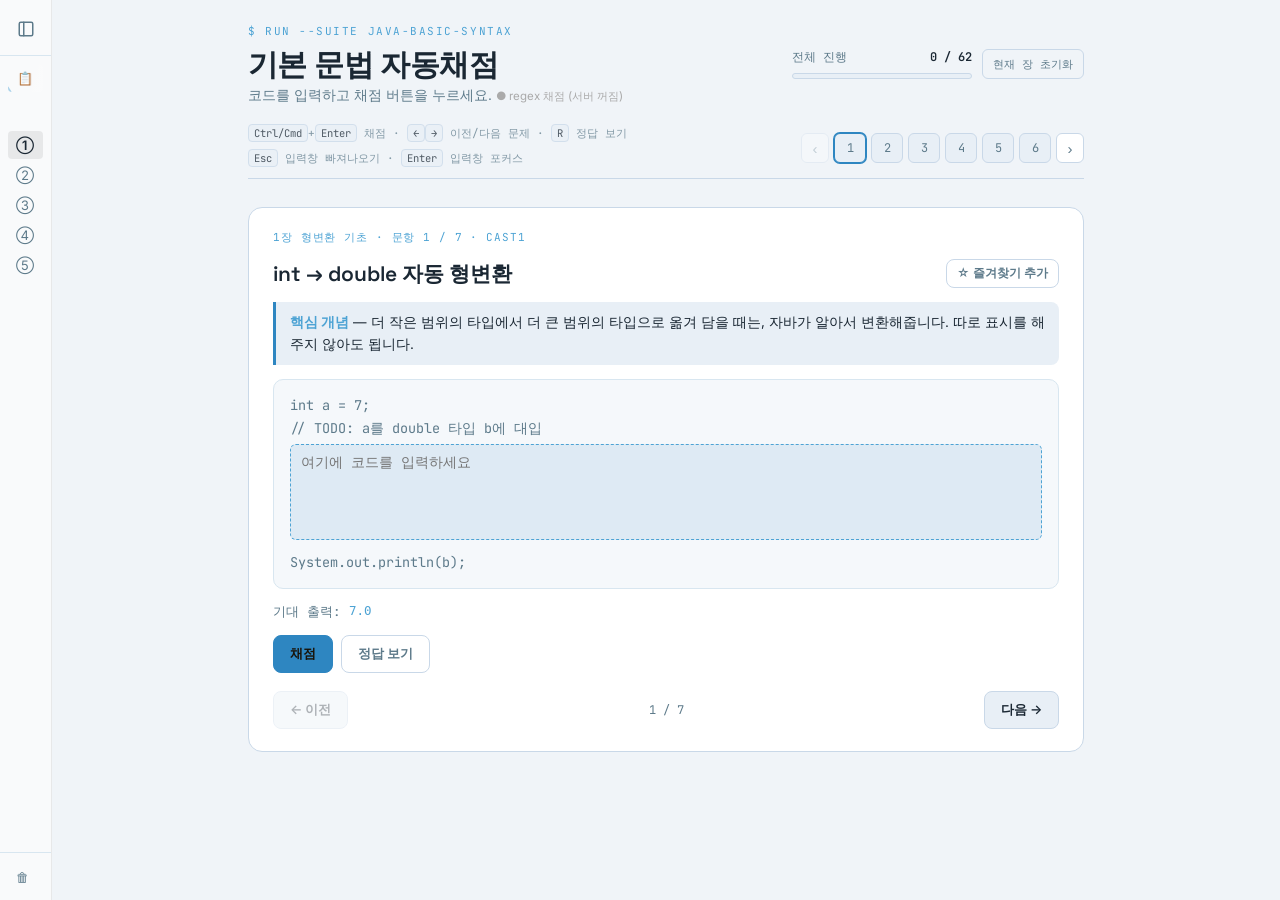
==== index.html @ f0478d16 "refactor: CSS/JS 분리, console.log 제거, 시작 순서 수정 - style.css, app.js 파일로 분리하여 index.html 61줄로 축소 - upda" ====
<!doctype html>
<html lang="ko">
  <head>
    <meta charset="UTF-8" />
    <meta name="viewport" content="width=device-width, initial-scale=1.0" />
    <title>Java 문법 채점기</title>
    <link rel="preconnect" href="https://fonts.googleapis.com" />
    <link rel="preconnect" href="https://fonts.gstatic.com" crossorigin />
    <link
      href="https://fonts.googleapis.com/css2?family=Space+Grotesk:wght@500;600;700&family=Inter:wght@400;500;600&family=JetBrains+Mono:wght@400;500;600&family=Roboto+Mono:wght@400;500&display=swap"
      rel="stylesheet"
    />
    <link rel="stylesheet" href="style.css" />
    <script src="ch1-basic-syntax/items/levels.js"></script>
    <script src="ch1-basic-syntax/items/questions.js"></script>
    <script src="ch2-oop/items/levels.js"></script>
    <script src="ch2-oop/items/questions.js"></script>
    <script src="ch3-collections/items/levels.js"></script>
    <script src="ch3-collections/items/questions.js"></script>
    <script src="ch4-data-structures/items/levels.js"></script>
    <script src="ch4-data-structures/items/questions.js"></script>
    <script src="ch5-lambda-stream-io/items/levels.js"></script>
    <script src="ch5-lambda-stream-io/items/questions.js"></script>
  </head>
  <body>
    <div id="page-wrap">
      <div id="lv-tooltip"></div>
      <nav id="sidebar">
        <div id="sidebar-header">
          <button id="sidebar-pin" title="사이드바 고정/해제">
            <svg width="18" height="18" viewBox="0 0 24 24" fill="none" stroke="currentColor" stroke-width="2" stroke-linecap="round" stroke-linejoin="round">
              <rect x="3" y="3" width="18" height="18" rx="2"/>
              <line x1="9" y1="3" x2="9" y2="21"/>
            </svg>
          </button>
          <div class="sidebar-brand-wrap">
            <div class="sidebar-brand">Java 문법 채점기</div>
            <div class="sidebar-sub">$ java --curriculum</div>
          </div>
        </div>
        <div id="sidebar-overview">
          <button class="ch-btn" data-ch="0"><span class="ch-icon">📋</span><span class="ch-text">전체 개요<span class="ov-pct"></span></span></button>
        </div>
        <div class="sidebar-divider"></div>
        <div id="sidebar-section-label">챕터</div>
        <div id="chapter-nav">
          <button class="ch-btn ch-active" data-ch="1"><span class="ch-icon">①</span><span class="ch-text">기본 문법</span></button>
          <button class="ch-btn" data-ch="2"><span class="ch-icon">②</span><span class="ch-text">OOP 기초</span></button>
          <button class="ch-btn" data-ch="3"><span class="ch-icon">③</span><span class="ch-text">컬렉션</span></button>
          <button class="ch-btn" data-ch="4"><span class="ch-icon">④</span><span class="ch-text">자료구조 응용</span></button>
          <button class="ch-btn" data-ch="5"><span class="ch-icon">⑤</span><span class="ch-text">람다·Stream·IO</span></button>
        </div>
        <div id="level-nav"></div>
        <div id="sidebar-footer">
          <button class="ch-reset-btn" data-action="reset-all"><span class="ch-icon">🗑</span><span class="ch-text">전체 초기화</span></button>
        </div>
      </nav>
      <div id="main-wrap">
        <div id="app"><div class="loading">진행 상황 불러오는 중...</div></div>
      </div>
    </div>
    <script src="app.js"></script>
  </body>
</html>
---- style.css ----
:root {
  --bg: #f0f4f8;
  --surface: #ffffff;
  --surface2: #e8eff6;
  --code-bg: #f5f8fb;
  --border: #c9d8e8;
  --border-soft: #d8e6f0;
  --accent-hard: #89097e;
  --accent: #2e86c1;
  --accent-soft: #4da3d4;
  --success: #1a8a56;
  --fail: #c0392b;
  --text: #1a2733;
  --muted: #5d7a8a;
  --mono: "JetBrains Mono", ui-monospace, SFMono-Regular, monospace;
  --display: "Space Grotesk", sans-serif;
  --body: "Inter", sans-serif;
}
* {
  box-sizing: border-box;
}
html,
body {
  margin: 0;
  padding: 0;
  overflow-x: hidden;
}
body {
  background: var(--bg);
  color: var(--text);
  font-family: var(--body);
  min-height: 100vh;
}

/* ---------- page layout ---------- */
#page-wrap {
  min-height: 100vh;
}
#sidebar {
  position: fixed;
  left: 0; top: 0;
  height: 100vh;
  width: 52px;
  z-index: 200;
  background: #f9fafb;
  border-right: 1px solid rgba(0,0,0,0.07);
  display: flex;
  flex-direction: column;
  overflow-x: hidden;
  overflow-y: auto;
  scrollbar-width: none;
  transition: width 0.22s ease, box-shadow 0.22s ease;
}
#sidebar::-webkit-scrollbar { display: none; }
#sidebar:hover {
  width: 216px;
  box-shadow: 4px 0 20px rgba(0,0,0,0.1);
}
#sidebar.pinned {
  width: 216px;
  box-shadow: none;
}
#sidebar-header {
  padding: 12px 10px 10px;
  border-bottom: 1px solid var(--border-soft);
  flex-shrink: 0;
  display: flex;
  align-items: center;
  gap: 8px;
  min-height: 52px;
}
.sidebar-brand-wrap {
  flex: 1;
  min-width: 0;
  overflow: hidden;
  white-space: nowrap;
}
.sidebar-brand {
  font-family: var(--display);
  font-weight: 700;
  font-size: 14px;
  color: var(--text);
  line-height: 1.3;
  white-space: nowrap;
}
.sidebar-sub {
  font-family: var(--mono);
  font-size: 10px;
  color: var(--muted);
  margin-top: 2px;
  white-space: nowrap;
}
#sidebar-pin {
  flex-shrink: 0;
  width: 32px;
  height: 32px;
  border-radius: 6px;
  border: none;
  background: transparent;
  color: var(--muted);
  cursor: pointer;
  display: flex;
  align-items: center;
  justify-content: center;
  transition: background 0.1s, color 0.1s;
}
#sidebar-pin:hover { background: rgba(0,0,0,0.06); color: var(--text); }
#sidebar.pinned #sidebar-pin {
  background: rgba(46,134,193,0.12);
  color: var(--accent);
}

/* overview 전용 섹션 */
#sidebar-overview {
  padding: 8px 8px 6px;
  flex-shrink: 0;
}
.sidebar-divider {
  height: 1px;
  background: var(--border);
  margin: 0 8px;
  flex-shrink: 0;
}
#sidebar-section-label {
  font-family: var(--mono);
  font-size: 10px;
  letter-spacing: 0.1em;
  text-transform: uppercase;
  color: var(--muted);
  padding: 8px 14px 4px;
  flex-shrink: 0;
  white-space: nowrap;
}
#sidebar-levels-label {
  font-family: var(--mono);
  font-size: 10px;
  letter-spacing: 0.1em;
  text-transform: uppercase;
  color: var(--muted);
  padding: 8px 14px 4px;
  border-top: 1px solid var(--border-soft);
  flex-shrink: 0;
  white-space: nowrap;
}
#sidebar-footer {
  margin-top: auto;
  padding: 10px 8px;
  border-top: 1px solid var(--border-soft);
  flex-shrink: 0;
}
#main-wrap {
  margin-left: 52px;
  min-height: 100vh;
  transition: margin-left 0.22s ease;
}
#sidebar.pinned ~ #main-wrap {
  margin-left: 216px;
}

/* ch-icon: 항상 보이는 아이콘 */
.ch-icon {
  flex-shrink: 0;
  font-size: 13px;
  width: 18px;
  text-align: center;
  display: inline-block;
}
.ch-text {
  flex: 1;
  overflow: hidden;
  white-space: nowrap;
}

/* 아코디언: level-nav가 chapter-nav 안에 들어갔을 때 기본 숨김 */
#chapter-nav #level-nav {
  display: none;
}
#sidebar:hover #chapter-nav #level-nav,
#sidebar.pinned #chapter-nav #level-nav {
  display: flex;
  flex-direction: column;
  padding: 2px 4px 4px 22px;
  border-left: 2px solid rgba(0,0,0,0.06);
  margin-left: 12px;
  margin-bottom: 2px;
}

/* 좁은 상태(hover/pin 아닐 때) 텍스트·레이블 숨김 */
#sidebar-section-label,
.sidebar-divider,
.ch-text {
  visibility: hidden;
  transition: visibility 0s 0.1s;
}
#sidebar:hover #sidebar-section-label,
#sidebar:hover .sidebar-divider,
#sidebar:hover .ch-text,
#sidebar.pinned #sidebar-section-label,
#sidebar.pinned .sidebar-divider,
#sidebar.pinned .ch-text {
  visibility: visible;
  transition: visibility 0s 0.08s;
}

/* ---------- chapter nav ---------- */
#chapter-nav {
  display: flex;
  flex-direction: column;
  gap: 0;
  padding: 4px 8px;
  flex-shrink: 0;
}
.ch-reset-btn {
  width: 100%;
  font-family: var(--body);
  font-size: 12px;
  color: var(--muted);
  background: transparent;
  border: none;
  border-radius: 4px;
  padding: 5px 8px;
  cursor: pointer;
  transition: background 0.1s, color 0.1s;
  white-space: nowrap;
  text-align: center;
  display: flex;
  align-items: center;
  justify-content: center;
  gap: 6px;
}
.ch-reset-btn:hover { background: rgba(192,57,43,0.07); color: var(--fail); }
.lv-reset-btn {
  width: 100%;
  font-family: var(--body);
  font-size: 12px;
  color: var(--muted);
  background: transparent;
  border: none;
  border-radius: 4px;
  padding: 5px 8px;
  cursor: pointer;
  transition: background 0.1s, color 0.1s;
  white-space: nowrap;
  text-align: left;
}
.lv-reset-btn:hover { background: rgba(192,57,43,0.07); color: var(--fail); }
.ch-btn {
  font-family: var(--body);
  font-size: 13px;
  font-weight: 400;
  background: transparent;
  border: none;
  border-radius: 4px;
  color: var(--muted);
  padding: 5px 8px;
  cursor: pointer;
  width: 100%;
  text-align: left;
  display: flex;
  align-items: center;
  gap: 6px;
  margin-bottom: 2px;
  transition: background 0.1s, color 0.1s;
  white-space: nowrap;
}
.ch-btn:hover {
  background: rgba(0,0,0,0.05);
  color: var(--text);
}
.ch-btn.ch-active {
  background: rgba(0,0,0,0.07);
  color: var(--text);
  font-weight: 600;
}
.ch-btn.ch-done {
  color: #2471a3;
}
.ch-btn.ch-done.ch-active {
  background: rgba(46,134,193,0.1);
  color: #1a4a6b;
  font-weight: 600;
}
/* 전체 개요 버튼: 활성 상태 */
.ch-btn[data-ch="0"].ch-active {
  background: rgba(46,134,193,0.08);
  color: var(--accent);
  font-weight: 600;
}
/* 전체 개요 버튼 liquid fill wave */
.ch-btn[data-ch="0"] {
  position: relative;
  overflow: hidden;
  flex-shrink: 0;
}
.ch-btn[data-ch="0"] .ch-icon,
.ch-btn[data-ch="0"] .ch-text {
  position: relative;
  z-index: 2;
  white-space: nowrap;
}
.ch-btn[data-ch="0"] .ov-pct {
  font-size: 10px;
  font-weight: 700;
  opacity: 0.8;
  letter-spacing: 0;
  color: var(--accent);
}
/* SVG가 fill+wave를 담당 — shimmer만 ::before로 오버레이 */
.ch-btn[data-ch="0"] .ov-wave-svg {
  position: absolute;
  top: 0; left: 0;
  width: 100%; height: 100%;
  pointer-events: none;
  z-index: 0;
}
.ch-btn[data-ch="0"]::before {
  content: '';
  position: absolute;
  top: 0; left: 0;
  width: 100%; height: 100%;
  background: linear-gradient(105deg, transparent 30%, rgba(255,255,255,0.18) 50%, transparent 70%);
  background-size: 200% 100%;
  z-index: 1;
  pointer-events: none;
  animation: shimmer 2.4s linear infinite;
}
@keyframes shimmer {
  from { background-position: -100% 0; }
  to   { background-position:  100% 0; }
}

#app {
  max-width: 900px;
  margin: 0 auto;
  padding: 0 32px 60px;
}
#app > .topbar + * { margin-top: 28px; }

/* ---------- topbar ---------- */
.topbar {
  display: flex;
  flex-direction: column;
  padding: 24px 0 0;
}
.topbar-main {
  display: flex;
  justify-content: space-between;
  align-items: flex-start;
  gap: 16px;
  margin-bottom: 10px;
}
.topbar-left { display: flex; flex-direction: column; gap: 0; flex: 1; min-width: 0; }
.top-stats-box {
  display: flex;
  flex-direction: row;
  align-items: center;
  gap: 10px;
  flex-shrink: 0;
  padding-top: 25px;
}
.top-stats-box .progress-wrap { min-width: 180px; }
.topbar-bottom {
  display: flex;
  align-items: center;
  justify-content: space-between;
  gap: 16px;
  padding: 8px 0 12px;
  border-bottom: 1px solid var(--border);
}
.top-qnav {
  display: flex;
  align-items: center;
  flex-shrink: 0;
}
.q-nav {
  display: flex;
  align-items: center;
  gap: 5px;
  flex-shrink: 0;
}
.q-nav-arrow {
  width: 28px; height: 30px;
  border-radius: 6px;
  border: 1px solid var(--border);
  background: var(--surface);
  color: var(--muted);
  font-size: 15px;
  cursor: pointer;
  display: flex; align-items: center; justify-content: center;
  transition: 0.12s;
  line-height: 1;
  padding: 0;
  flex-shrink: 0;
}
.q-nav-arrow:hover:not(:disabled) { background: var(--surface2); color: var(--text); }
.q-nav-arrow:disabled { opacity: 0.3; cursor: default; }
/* fixed width: 6 × 32px + 5 × 5px gap = 217px */
.q-nav-dots { display: flex; gap: 5px; width: 217px; flex-shrink: 0; }
.brand-eyebrow {
  font-family: var(--mono);
  font-size: 11px;
  letter-spacing: 0.14em;
  color: var(--accent-soft);
  text-transform: uppercase;
  margin-bottom: 10px;
}
.brand-title {
  font-family: var(--display);
  font-weight: 700;
  font-size: 30px;
  letter-spacing: -0.02em;
  margin: 0 0 6px;
  line-height: 1.1;
}
.brand-sub {
  color: var(--muted);
  font-size: 13.5px;
  margin-bottom: 3px;
}
.top-qnav {
  display: flex;
  align-items: center;
  flex-shrink: 0;
  padding-top: 4px;
}
.progress-wrap {
  min-width: 240px;
}
.progress-label {
  display: flex;
  justify-content: space-between;
  font-family: var(--mono);
  font-size: 12px;
  color: var(--muted);
  margin-bottom: 7px;
}
.progress-label b {
  color: var(--text);
  font-weight: 600;
}
.progress-track {
  height: 6px;
  border-radius: 99px;
  background: var(--surface2);
  border: 1px solid var(--border);
  overflow: hidden;
}
.progress-fill {
  height: 100%;
  background: linear-gradient(90deg, var(--accent), var(--accent-soft));
  transition: width 0.3s ease;
}
.reset-btn {
  font-family: var(--mono);
  font-size: 11px;
  color: var(--muted);
  background: transparent;
  border: 1px solid var(--border);
  border-radius: 6px;
  padding: 0 10px;
  height: 30px;
  cursor: pointer;
  transition: 0.15s;
  white-space: nowrap;
  display: flex;
  align-items: center;
}
.reset-btn:hover {
  border-color: var(--fail);
  color: var(--fail);
}

/* ---------- level nav ---------- */
#level-nav {
  display: flex;
  flex-direction: column;
  gap: 2px;
  padding: 4px 8px;
  flex-shrink: 0;
  overflow: hidden;
  max-height: 600px;
  transition: max-height 0.45s ease-in-out, opacity 0.45s ease-in-out, padding 0.45s ease-in-out;
  opacity: 1;
}
#level-nav.lnav-collapsed {
  max-height: 0;
  opacity: 0;
  padding-top: 0;
  padding-bottom: 0;
}
#level-nav.lnav-no-transition {
  transition: none !important;
}
.lv-btn {
  font-family: var(--body);
  font-size: 12px;
  font-weight: 400;
  background: transparent;
  border: none;
  border-radius: 4px;
  color: var(--muted);
  padding: 5px 8px;
  cursor: pointer;
  white-space: nowrap;
  overflow: hidden;
  text-overflow: ellipsis;
  transition: background 0.1s, color 0.1s;
  width: 100%;
  text-align: left;
}
.lv-btn:hover {
  background: rgba(0,0,0,0.05);
  color: var(--text);
}
.lv-btn.lv-active {
  background: rgba(0,0,0,0.07);
  color: var(--text);
  font-weight: 600;
}
.lv-btn.lv-done {
  background: rgba(26,138,86,0.08);
  color: var(--text);
}
.lv-btn.lv-done.lv-active {
  background: rgba(26,138,86,0.14);
  color: var(--text);
  font-weight: 600;
}
.lv-btn.lv-special {
  color: var(--muted);
}
.lv-btn.lv-special.lv-on {
  background: rgba(46,134,193,0.08);
  color: var(--accent);
  font-weight: 600;
}
.lv-sep {
  height: 1px;
  width: 100%;
  background: var(--border);
  margin: 4px 0;
}

/* ---------- layout ---------- */
.layout {
  display: flex;
  flex-direction: column;
  gap: 18px;
}
.dot-grid-wrap {
  background: var(--surface);
  border: 1px solid var(--border);
  border-radius: 10px;
  padding: 10px;
}

.dot-grid {
  display: grid;
  grid-template-columns: repeat(auto-fill, minmax(34px, 1fr));
  gap: 6px;
}
.dot {
  width: 32px; height: 30px;
  border-radius: 6px;
  border: 1px solid var(--border);
  background: var(--surface2);
  display: flex;
  align-items: center;
  justify-content: center;
  font-family: var(--mono);
  font-size: 12px;
  color: var(--muted);
  cursor: pointer;
  transition: 0.15s;
  flex-shrink: 0;
}
.dot:hover {
  border-color: var(--accent-soft);
}
.dot.current {
  border-color: var(--accent);
  box-shadow: 0 0 0 1px var(--accent);
}
.dot.pass {
  background: rgba(111, 217, 160, 0.14);
  border-color: var(--success);
  color: var(--text);
}
.dot.fail {
  background: rgba(226, 96, 79, 0.14);
  border-color: var(--fail);
  color: var(--fail);
}
.dot.bookmarked {
  outline: 2px solid var(--accent-soft);
  outline-offset: 1px;
}
.dot.dot-empty {
  border-color: transparent;
  background: transparent;
  pointer-events: none;
  cursor: default;
}

.kbd-hint {
  font-family: var(--mono);
  font-size: 11px;
  color: var(--muted);
  opacity: 0.75;
  flex: 1;
  min-width: 0;
  display: flex;
  flex-direction: column;
  gap: 10px;
}
.kbd-hint kbd {
  background: var(--surface2);
  border: 1px solid var(--border);
  border-radius: 4px;
  padding: 1px 5px;
  font-family: var(--mono);
  font-size: 10.5px;
  color: var(--text);
}

/* ---------- question card ---------- */
.card {
  background: var(--surface);
  border: 1px solid var(--border);
  border-radius: 14px;
  padding: 22px 24px;
  display: flex;
  flex-direction: column;
  gap: 14px;
}
.card-eyebrow {
  font-family: var(--mono);
  font-size: 11px;
  color: var(--accent-soft);
  letter-spacing: 0.08em;
  text-transform: uppercase;
}
.card-title {
  font-family: var(--display);
  font-size: 21px;
  font-weight: 600;
  margin: 0;
}
.concept {
  background: var(--surface2);
  border-left: 3px solid var(--accent);
  border-radius: 0 8px 8px 0;
  padding: 10px 14px;
  font-size: 13.5px;
  line-height: 1.6;
  color: var(--text);
}
.concept b {
  color: var(--accent-soft);
}
.codebox {
  background: var(--code-bg);
  border: 1px solid var(--border-soft);
  border-radius: 10px;
  padding: 14px 16px;
  font-family: var(--mono);
  font-size: 13.5px;
  line-height: 1.7;
}
.cl {
  white-space: pre-wrap;
  color: var(--text);
}
.cl.muted {
  color: var(--muted);
}
.blank {
  width: 100%;
  resize: none;
  overflow: hidden;
  background: #deeaf4;
  border: 1px dashed var(--accent-soft);
  border-radius: 6px;
  color: var(--accent-hard);
  font-family: "Roboto Mono", var(--mono);
  font-size: 13.5px;
  padding: 8px 10px;
  margin: 4px 0;
  outline: none;
}
.blank:focus {
  border-style: solid;
  border-color: var(--accent);
}
.expected {
  font-family: var(--mono);
  font-size: 12.5px;
  color: var(--muted);
}
.expected code {
  color: var(--accent-soft);
  background: none;
  white-space: pre;
  display: inline-block;
  vertical-align: top;
}
.actions {
  display: flex;
  flex-wrap: wrap;
  gap: 8px;
  align-items: center;
}
.btn {
  font-family: var(--body);
  font-weight: 600;
  font-size: 13px;
  border-radius: 8px;
  padding: 9px 16px;
  cursor: pointer;
  border: 1px solid var(--border);
  transition: 0.15s;
}
.btn-grade {
  background: var(--accent);
  border-color: var(--accent);
  color: #191309;
}
.btn-grade:hover {
  background: var(--accent-soft);
}
.btn-ghost {
  background: transparent;
  color: var(--muted);
}
.btn-ghost:hover {
  color: var(--text);
  border-color: var(--accent-soft);
}
.btn-nav {
  background: var(--surface2);
  color: var(--text);
}
.btn-nav:hover {
  border-color: var(--accent-soft);
}
.btn-nav:disabled {
  opacity: 0.35;
  cursor: not-allowed;
}
.feedback {
  font-family: var(--mono);
  font-size: 13px;
  border-radius: 8px;
  padding: 9px 12px;
  display: none;
}
.feedback.show {
  display: block;
}
.feedback.pass {
  background: rgba(111, 217, 160, 0.12);
  color: var(--success);
  border: 1px solid rgba(111, 217, 160, 0.3);
}
.feedback.fail {
  background: rgba(226, 96, 79, 0.12);
  color: var(--fail);
  border: 1px solid rgba(226, 96, 79, 0.3);
}
.output-box {
  background: var(--surface2);
  border: 1px solid var(--border);
  border-radius: 8px;
  padding: 9px 12px;
  font-family: var(--mono);
  font-size: 13px;
}
.output-label {
  font-size: 11px;
  color: var(--accent-soft);
  text-transform: uppercase;
  letter-spacing: 0.08em;
  display: block;
  margin-bottom: 4px;
}
.output-val {
  margin: 0;
  color: var(--text);
  white-space: pre-wrap;
  word-break: break-all;
}
.answer-box {
  display: none;
  background: var(--surface2);
  border: 1px solid var(--border);
  border-radius: 10px;
  padding: 14px 16px;
}
.answer-box.show {
  display: block;
}
.answer-box .lbl {
  font-family: var(--mono);
  font-size: 11px;
  color: var(--accent-soft);
  margin-bottom: 8px;
  letter-spacing: 0.06em;
}
.answer-box .al {
  font-family: "Roboto Mono", var(--mono);
  font-size: 13.5px;
  color: var(--text);
  white-space: pre-wrap;
}
.answer-box .note {
  margin-top: 10px;
  font-size: 13px;
  color: var(--muted);
  line-height: 1.6;
}
.nav-row {
  display: flex;
  justify-content: space-between;
  align-items: center;
  margin-top: 4px;
}
.nav-row .pos {
  font-family: var(--mono);
  font-size: 12px;
  color: var(--muted);
}

/* ---------- terminal log ---------- */
.terminal {
  margin-top: 20px;
  background: var(--code-bg);
  border: 1px solid var(--border-soft);
  border-radius: 12px;
  overflow: hidden;
}
.terminal-head {
  display: flex;
  align-items: center;
  gap: 8px;
  padding: 9px 14px;
  background: var(--surface2);
  border-bottom: 1px solid var(--border-soft);
  font-family: var(--mono);
  font-size: 11.5px;
  color: var(--muted);
}
.terminal-dot {
  width: 8px;
  height: 8px;
  border-radius: 50%;
  background: var(--border);
}
.terminal-body {
  height: 150px;
  overflow-y: auto;
  padding: 12px 14px;
  font-family: var(--mono);
  font-size: 12.5px;
  line-height: 1.7;
  color: var(--muted);
}
.terminal-body .ln {
  white-space: pre-wrap;
}
.terminal-body .ln.pass {
  color: var(--success);
}
.terminal-body .ln.fail {
  color: var(--fail);
}
.terminal-body .ln.cmd {
  color: var(--accent-soft);
}
.cursor {
  display: inline-block;
  width: 7px;
  height: 13px;
  background: var(--accent-soft);
  animation: blink 1s steps(1) infinite;
  vertical-align: -2px;
}
@keyframes blink {
  50% {
    opacity: 0;
  }
}
.loading {
  padding: 60px 0;
  text-align: center;
  color: var(--muted);
  font-family: var(--mono);
  font-size: 13px;
}

/* ---------- overview wave bar ---------- */
.ov-wave-wrap {
  margin: 24px 0 28px;
}
.ov-wave-label {
  display: flex;
  justify-content: space-between;
  font-family: var(--mono);
  font-size: 12px;
  color: var(--muted);
  margin-bottom: 10px;
}
.ov-wave-label b { color: var(--text); font-weight: 600; }
.ov-wave-track {
  position: relative;
  height: 28px;
  border-radius: 99px;
  background: var(--surface2);
  border: 1px solid var(--border);
  overflow: hidden;
}
.ov-wave-fill {
  position: absolute;
  top: 0; left: 0;
  height: 100%;
  background: linear-gradient(90deg, var(--accent), var(--accent-soft));
  border-radius: 99px;
  transition: width 0.6s ease;
  overflow: hidden;
}
/* 물결: fill 위에 SVG 패턴을 clip처럼 씌움 */
.ov-wave-fill::after {
  content: '';
  position: absolute;
  right: -60px;
  top: -10px;
  width: 120px;
  height: 48px;
  background: var(--bg);
  border-radius: 40%;
  animation: wave 1.6s ease-in-out infinite;
}
@keyframes wave {
  0%   { transform: translateY(0)   rotate(0deg); }
  50%  { transform: translateY(-6px) rotate(180deg); }
  100% { transform: translateY(0)   rotate(360deg); }
}
.ov-wave-pct {
  position: absolute;
  right: 10px;
  top: 50%;
  transform: translateY(-50%);
  font-family: var(--mono);
  font-size: 11px;
  font-weight: 700;
  color: var(--text);
  mix-blend-mode: difference;
  pointer-events: none;
}

/* ---------- overview ---------- */
.ov-grid {
  display: grid;
  grid-template-columns: repeat(auto-fill, minmax(210px, 1fr));
  gap: 16px;
  margin-bottom: 24px;
}
.ov-card {
  background: var(--surface);
  border: 1px solid var(--border);
  border-radius: 14px;
  overflow: hidden;
  display: flex;
  flex-direction: column;
  cursor: pointer;
  transition:
    border-color 0.15s,
    transform 0.15s;
}
.ov-card:hover {
  border-color: var(--accent-soft);
  transform: translateY(-2px);
}
.ov-card-head {
  padding: 16px 18px 12px;
  display: flex;
  flex-direction: column;
  gap: 4px;
  border-bottom: 2px solid var(--border);
}
.ov-ch-label {
  font-family: var(--mono);
  font-size: 11px;
  font-weight: 700;
  letter-spacing: 0.1em;
}
.ov-ch-title {
  font-family: var(--display);
  font-size: 16px;
  font-weight: 600;
  color: var(--text);
}
.ov-ch-stats {
  font-family: var(--mono);
  font-size: 10.5px;
  color: var(--muted);
}
.ov-kw-list {
  list-style: none;
  margin: 0;
  padding: 12px 18px 10px;
  display: flex;
  flex-direction: column;
  gap: 6px;
  flex: 1;
}
.ov-kw-list li {
  font-size: 12.5px;
  color: var(--muted);
  padding-left: 12px;
  position: relative;
  line-height: 1.4;
}
.ov-kw-list li::before {
  content: "·";
  position: absolute;
  left: 2px;
  color: var(--accent);
}
.ov-card-footer {
  padding: 9px 18px;
  font-family: var(--mono);
  font-size: 11px;
  color: var(--muted);
  border-top: 1px solid var(--border-soft);
  text-align: right;
  transition: color 0.15s;
}
.ov-card:hover .ov-card-footer {
  color: var(--accent-soft);
}
.ov-flow {
  display: flex;
  align-items: center;
  flex-wrap: wrap;
  gap: 8px;
  padding: 14px 18px;
  background: var(--surface);
  border: 1px solid var(--border);
  border-radius: 12px;
  margin-bottom: 4px;
}
.ov-flow-item {
  font-family: var(--mono);
  font-size: 12px;
  color: var(--text);
  background: var(--surface2);
  border: 1px solid var(--border);
  border-radius: 8px;
  padding: 5px 12px;
  white-space: nowrap;
}
.ov-arrow {
  color: var(--accent);
  font-size: 14px;
  font-weight: 700;
}
.ov-notice {
  font-family: var(--mono);
  font-size: 11px;
  color: var(--muted);
  text-align: right;
  margin-top: 6px;
}

/* ========== 모바일 반응형 ========== */
@media (max-width: 700px) {
  #sidebar {
    width: 100%;
    height: auto;
    position: fixed;
    top: 0; left: 0;
    flex-direction: row;
    overflow-x: auto;
    overflow-y: hidden;
    border-right: none;
    border-bottom: 1px solid var(--border);
    box-shadow: none !important;
    z-index: 200;
  }
  #sidebar:hover { width: 100%; box-shadow: none !important; }
  #sidebar.pinned { width: 100%; }
  #sidebar-header { display: none; }
  #sidebar-overview { padding: 6px 4px; }
  #sidebar-section-label,
  #sidebar-levels-label { display: none; }
  #chapter-nav {
    flex-direction: row;
    flex-wrap: nowrap;
    overflow-x: auto;
    padding: 6px 4px;
    gap: 4px;
    scrollbar-width: none;
  }
  #chapter-nav::-webkit-scrollbar { display: none; }
  .ch-btn {
    width: auto;
    font-size: 11px;
    padding: 6px 8px;
    white-space: nowrap;
    flex-shrink: 0;
  }
  .ch-text { display: none; }
  .ch-reset-btn { display: none; }
  #sidebar-footer { display: none; }
  #level-nav {
    flex-direction: row;
    flex-wrap: nowrap;
    overflow-x: auto;
    padding: 6px 4px;
    gap: 4px;
    scrollbar-width: none;
    border-top: none;
    border-left: 1px solid var(--border-soft);
  }
  #level-nav::-webkit-scrollbar { display: none; }
  .lv-btn {
    width: auto;
    font-size: 11px;
    padding: 5px 10px;
    flex-shrink: 0;
  }
  .lv-reset-btn { display: none; }
  .lv-sep { display: none; }
  .sidebar-divider { display: none; }
  #main-wrap {
    margin-left: 0;
    margin-top: 52px;
  }
  #sidebar.pinned ~ #main-wrap {
    margin-left: 0;
    margin-top: 52px;
  }

  #app {
    padding: 14px 12px 80px;
  }

  .topbar {
    flex-direction: column;
    align-items: flex-start;
    gap: 12px;
    margin-bottom: 14px;
  }
  .brand-title {
    font-size: 20px;
  }
  .brand-sub {
    font-size: 12px;
  }
  .top-stats {
    width: 100%;
  }
  .progress-wrap {
    min-width: 0;
    width: 100%;
  }
  .reset-btn {
    font-size: 11px;
    padding: 6px 10px;
  }

  .dot-grid {
    gap: 4px;
  }
  .dot-grid-wrap {
    padding: 8px;
  }
  .dot {
    font-size: 8px;
    min-height: 28px;
  }

  .kbd-hint {
    display: none;
  }

  .card {
    padding: 14px 14px;
    gap: 12px;
    border-radius: 12px;
  }
  .card-title {
    font-size: 17px;
  }
  .concept {
    font-size: 13px;
    padding: 9px 12px;
  }

  .codebox {
    padding: 10px 12px;
    font-size: 12.5px;
    overflow-x: auto;
  }
  .blank {
    font-size: 12.5px;
    padding: 8px 10px;
  }

  .btn {
    font-size: 13px;
    padding: 10px 14px;
  }
  .actions {
    gap: 6px;
  }
  .btn-grade,
  .btn-ghost {
    width: 100%;
  }

  .nav-row {
    gap: 8px;
  }
  .btn-nav {
    flex: 1;
    text-align: center;
    font-size: 13px;
    padding: 10px 8px;
  }

  .answer-box {
    padding: 12px;
  }
  .answer-box .al {
    font-size: 12.5px;
  }

  .terminal {
    margin-top: 14px;
  }
  .terminal-body {
    height: 120px;
    font-size: 12px;
  }
}
#lv-tooltip {
  position: fixed;
  background: rgba(255,255,255,0.08);
  backdrop-filter: blur(40px) saturate(1.8) brightness(1.1);
  -webkit-backdrop-filter: blur(40px) saturate(1.8) brightness(1.1);
  border: 1px solid rgba(255,255,255,0.22);
  border-top-color: rgba(255,255,255,0.55);
  color: var(--text);
  font-family: var(--body);
  font-size: 12px;
  font-weight: 500;
  padding: 5px 12px;
  border-radius: 10px;
  white-space: nowrap;
  pointer-events: none;
  opacity: 0;
  transform-origin: center center;
  transform: translateX(-50%) scaleX(0.72) scaleY(0.82);
  transition: opacity 0.18s ease, transform 0.18s cubic-bezier(0.34,1.4,0.64,1);
  z-index: 9999;
  box-shadow: 0 8px 32px rgba(0,0,0,0.10), 0 1px 0 rgba(255,255,255,0.6) inset;
}
#lv-tooltip.visible {
  opacity: 1;
  transform: translateX(-50%) scaleX(1) scaleY(1);
}
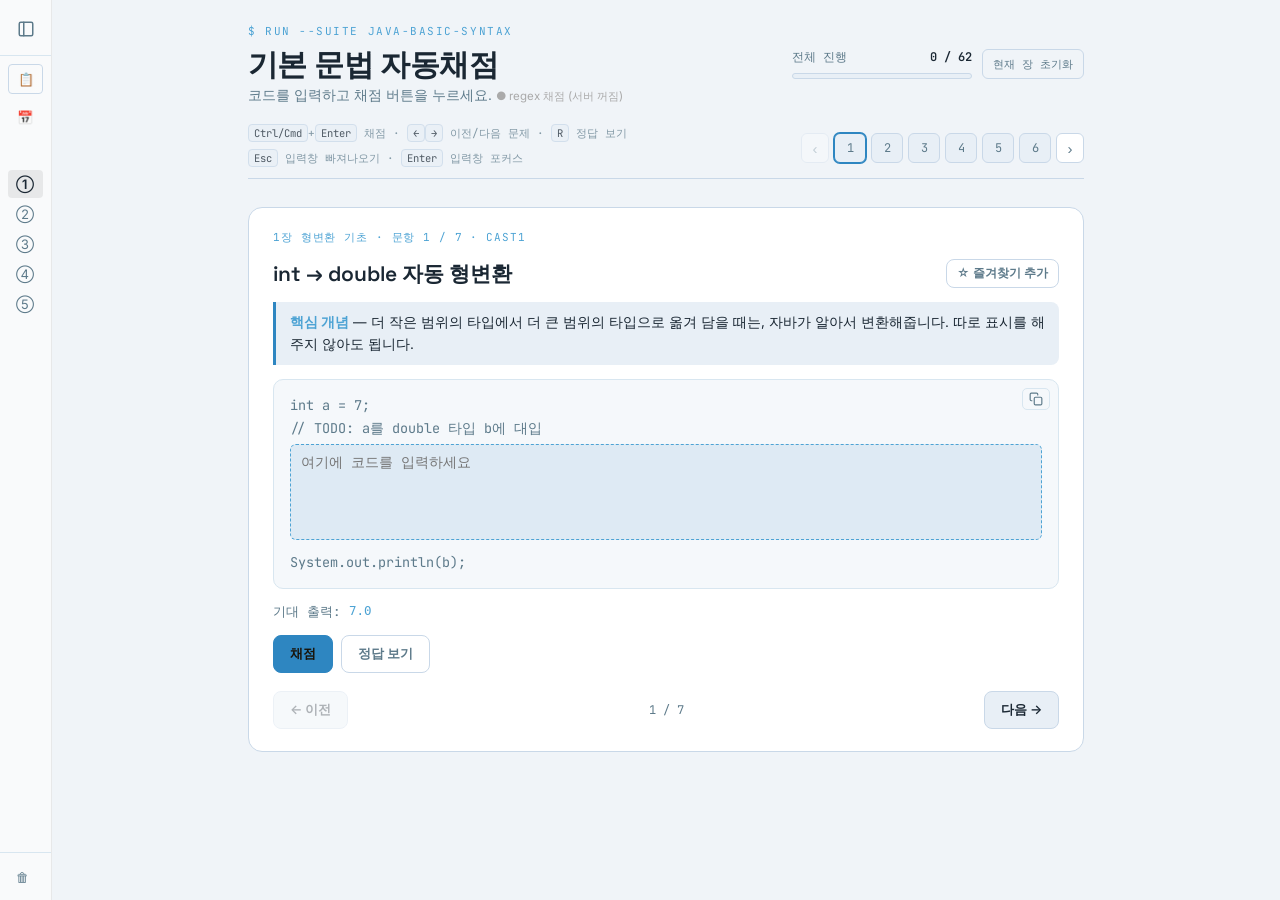
==== commit a6fc6774: "feat: 데일리 문제 모드 추가 (SRS 기반) - 사이드바에 📅 데일리 문제 버튼 추가 (전체 개요 아래) - 매일 5챕터 라운드로빈 + 셔플로 10문제 자동 선택 - 스페이스" ====
--- a/index.html
+++ b/index.html
@@ -42,6 +42,10 @@
           <button class="ch-btn" data-ch="0"><span class="ch-icon">📋</span><span class="ch-text">전체 개요<span class="ov-pct"></span></span></button>
         </div>
         <div class="sidebar-divider"></div>
+        <div id="sidebar-daily">
+          <button class="ch-btn" data-ch="-1"><span class="ch-icon">📅</span><span class="ch-text">데일리 문제<span class="daily-badge"></span></span></button>
+        </div>
+        <div class="sidebar-divider"></div>
         <div id="sidebar-section-label">챕터</div>
         <div id="chapter-nav">
           <button class="ch-btn ch-active" data-ch="1"><span class="ch-icon">①</span><span class="ch-text">기본 문법</span></button>
--- a/style.css
+++ b/style.css
@@ -38,23 +38,28 @@
 }
 #sidebar {
   position: fixed;
-  left: 0; top: 0;
+  left: 0;
+  top: 0;
   height: 100vh;
   width: 52px;
   z-index: 200;
   background: #f9fafb;
-  border-right: 1px solid rgba(0,0,0,0.07);
+  border-right: 1px solid rgba(0, 0, 0, 0.07);
   display: flex;
   flex-direction: column;
   overflow-x: hidden;
   overflow-y: auto;
   scrollbar-width: none;
-  transition: width 0.22s ease, box-shadow 0.22s ease;
-}
-#sidebar::-webkit-scrollbar { display: none; }
+  transition:
+    width 0.22s ease,
+    box-shadow 0.22s ease;
+}
+#sidebar::-webkit-scrollbar {
+  display: none;
+}
 #sidebar:hover {
   width: 216px;
-  box-shadow: 4px 0 20px rgba(0,0,0,0.1);
+  box-shadow: 4px 0 20px rgba(0, 0, 0, 0.1);
 }
 #sidebar.pinned {
   width: 216px;
@@ -102,18 +107,32 @@
   display: flex;
   align-items: center;
   justify-content: center;
-  transition: background 0.1s, color 0.1s;
-}
-#sidebar-pin:hover { background: rgba(0,0,0,0.06); color: var(--text); }
+  transition:
+    background 0.1s,
+    color 0.1s;
+}
+#sidebar-pin:hover {
+  background: rgba(0, 0, 0, 0.06);
+  color: var(--text);
+}
 #sidebar.pinned #sidebar-pin {
-  background: rgba(46,134,193,0.12);
+  background: rgba(46, 134, 193, 0.12);
   color: var(--accent);
 }
 
 /* overview 전용 섹션 */
 #sidebar-overview {
-  padding: 8px 8px 6px;
-  flex-shrink: 0;
+  padding: 8px 8px 0px;
+  flex-shrink: 0;
+}
+#sidebar-daily {
+  padding: 6px 8px 6px;
+  flex-shrink: 0;
+}
+.daily-badge {
+  font-family: var(--mono);
+  font-size: 10px;
+  opacity: 0.7;
 }
 .sidebar-divider {
   height: 1px;
@@ -180,7 +199,7 @@
   display: flex;
   flex-direction: column;
   padding: 2px 4px 4px 22px;
-  border-left: 2px solid rgba(0,0,0,0.06);
+  border-left: 2px solid rgba(0, 0, 0, 0.06);
   margin-left: 12px;
   margin-bottom: 2px;
 }
@@ -220,7 +239,9 @@
   border-radius: 4px;
   padding: 5px 8px;
   cursor: pointer;
-  transition: background 0.1s, color 0.1s;
+  transition:
+    background 0.1s,
+    color 0.1s;
   white-space: nowrap;
   text-align: center;
   display: flex;
@@ -228,7 +249,10 @@
   justify-content: center;
   gap: 6px;
 }
-.ch-reset-btn:hover { background: rgba(192,57,43,0.07); color: var(--fail); }
+.ch-reset-btn:hover {
+  background: rgba(192, 57, 43, 0.07);
+  color: var(--fail);
+}
 .lv-reset-btn {
   width: 100%;
   font-family: var(--body);
@@ -239,11 +263,16 @@
   border-radius: 4px;
   padding: 5px 8px;
   cursor: pointer;
-  transition: background 0.1s, color 0.1s;
+  transition:
+    background 0.1s,
+    color 0.1s;
   white-space: nowrap;
   text-align: left;
 }
-.lv-reset-btn:hover { background: rgba(192,57,43,0.07); color: var(--fail); }
+.lv-reset-btn:hover {
+  background: rgba(192, 57, 43, 0.07);
+  color: var(--fail);
+}
 .ch-btn {
   font-family: var(--body);
   font-size: 13px;
@@ -260,29 +289,31 @@
   align-items: center;
   gap: 6px;
   margin-bottom: 2px;
-  transition: background 0.1s, color 0.1s;
+  transition:
+    background 0.1s,
+    color 0.1s;
   white-space: nowrap;
 }
 .ch-btn:hover {
-  background: rgba(0,0,0,0.05);
+  background: rgba(0, 0, 0, 0.05);
   color: var(--text);
 }
 .ch-btn.ch-active {
-  background: rgba(0,0,0,0.07);
+  background: rgba(0, 0, 0, 0.07);
   color: var(--text);
   font-weight: 600;
 }
 .ch-btn.ch-done {
-  color: #2471a3;
+  color: #985908;
 }
 .ch-btn.ch-done.ch-active {
-  background: rgba(46,134,193,0.1);
-  color: #1a4a6b;
+  background: rgba(26, 82, 118, 0.13);
+  color: #154360;
   font-weight: 600;
 }
 /* 전체 개요 버튼: 활성 상태 */
 .ch-btn[data-ch="0"].ch-active {
-  background: rgba(46,134,193,0.08);
+  background: rgba(46, 134, 193, 0.08);
   color: var(--accent);
   font-weight: 600;
 }
@@ -291,6 +322,8 @@
   position: relative;
   overflow: hidden;
   flex-shrink: 0;
+  border: 1px solid var(--border);
+  background: transparent;
 }
 .ch-btn[data-ch="0"] .ch-icon,
 .ch-btn[data-ch="0"] .ch-text {
@@ -308,25 +341,38 @@
 /* SVG가 fill+wave를 담당 — shimmer만 ::before로 오버레이 */
 .ch-btn[data-ch="0"] .ov-wave-svg {
   position: absolute;
-  top: 0; left: 0;
-  width: 100%; height: 100%;
+  top: 0;
+  left: 0;
+  width: 100%;
+  height: 100%;
   pointer-events: none;
   z-index: 0;
 }
 .ch-btn[data-ch="0"]::before {
-  content: '';
+  content: "";
   position: absolute;
-  top: 0; left: 0;
-  width: 100%; height: 100%;
-  background: linear-gradient(105deg, transparent 30%, rgba(255,255,255,0.18) 50%, transparent 70%);
+  top: 0;
+  left: 0;
+  width: 100%;
+  height: 100%;
+  background: linear-gradient(
+    105deg,
+    transparent 30%,
+    rgba(255, 255, 255, 0.18) 50%,
+    transparent 70%
+  );
   background-size: 200% 100%;
   z-index: 1;
   pointer-events: none;
   animation: shimmer 2.4s linear infinite;
 }
 @keyframes shimmer {
-  from { background-position: -100% 0; }
-  to   { background-position:  100% 0; }
+  from {
+    background-position: -100% 0;
+  }
+  to {
+    background-position: 100% 0;
+  }
 }
 
 #app {
@@ -334,7 +380,9 @@
   margin: 0 auto;
   padding: 0 32px 60px;
 }
-#app > .topbar + * { margin-top: 28px; }
+#app > .topbar + * {
+  margin-top: 28px;
+}
 
 /* ---------- topbar ---------- */
 .topbar {
@@ -349,7 +397,13 @@
   gap: 16px;
   margin-bottom: 10px;
 }
-.topbar-left { display: flex; flex-direction: column; gap: 0; flex: 1; min-width: 0; }
+.topbar-left {
+  display: flex;
+  flex-direction: column;
+  gap: 0;
+  flex: 1;
+  min-width: 0;
+}
 .top-stats-box {
   display: flex;
   flex-direction: row;
@@ -358,7 +412,9 @@
   flex-shrink: 0;
   padding-top: 25px;
 }
-.top-stats-box .progress-wrap { min-width: 180px; }
+.top-stats-box .progress-wrap {
+  min-width: 180px;
+}
 .topbar-bottom {
   display: flex;
   align-items: center;
@@ -379,23 +435,37 @@
   flex-shrink: 0;
 }
 .q-nav-arrow {
-  width: 28px; height: 30px;
+  width: 28px;
+  height: 30px;
   border-radius: 6px;
   border: 1px solid var(--border);
   background: var(--surface);
   color: var(--muted);
   font-size: 15px;
   cursor: pointer;
-  display: flex; align-items: center; justify-content: center;
+  display: flex;
+  align-items: center;
+  justify-content: center;
   transition: 0.12s;
   line-height: 1;
   padding: 0;
   flex-shrink: 0;
 }
-.q-nav-arrow:hover:not(:disabled) { background: var(--surface2); color: var(--text); }
-.q-nav-arrow:disabled { opacity: 0.3; cursor: default; }
+.q-nav-arrow:hover:not(:disabled) {
+  background: var(--surface2);
+  color: var(--text);
+}
+.q-nav-arrow:disabled {
+  opacity: 0.3;
+  cursor: default;
+}
 /* fixed width: 6 × 32px + 5 × 5px gap = 217px */
-.q-nav-dots { display: flex; gap: 5px; width: 217px; flex-shrink: 0; }
+.q-nav-dots {
+  display: flex;
+  gap: 5px;
+  width: 217px;
+  flex-shrink: 0;
+}
 .brand-eyebrow {
   font-family: var(--mono);
   font-size: 11px;
@@ -479,7 +549,10 @@
   flex-shrink: 0;
   overflow: hidden;
   max-height: 600px;
-  transition: max-height 0.45s ease-in-out, opacity 0.45s ease-in-out, padding 0.45s ease-in-out;
+  transition:
+    max-height 0.45s ease-in-out,
+    opacity 0.45s ease-in-out,
+    padding 0.45s ease-in-out;
   opacity: 1;
 }
 #level-nav.lnav-collapsed {
@@ -504,25 +577,27 @@
   white-space: nowrap;
   overflow: hidden;
   text-overflow: ellipsis;
-  transition: background 0.1s, color 0.1s;
+  transition:
+    background 0.1s,
+    color 0.1s;
   width: 100%;
   text-align: left;
 }
 .lv-btn:hover {
-  background: rgba(0,0,0,0.05);
+  background: rgba(0, 0, 0, 0.05);
   color: var(--text);
 }
 .lv-btn.lv-active {
-  background: rgba(0,0,0,0.07);
+  background: rgba(0, 0, 0, 0.07);
   color: var(--text);
   font-weight: 600;
 }
 .lv-btn.lv-done {
-  background: rgba(26,138,86,0.08);
+  background: rgba(26, 138, 86, 0.08);
   color: var(--text);
 }
 .lv-btn.lv-done.lv-active {
-  background: rgba(26,138,86,0.14);
+  background: rgba(26, 138, 86, 0.14);
   color: var(--text);
   font-weight: 600;
 }
@@ -530,7 +605,7 @@
   color: var(--muted);
 }
 .lv-btn.lv-special.lv-on {
-  background: rgba(46,134,193,0.08);
+  background: rgba(46, 134, 193, 0.08);
   color: var(--accent);
   font-weight: 600;
 }
@@ -560,7 +635,8 @@
   gap: 6px;
 }
 .dot {
-  width: 32px; height: 30px;
+  width: 32px;
+  height: 30px;
   border-radius: 6px;
   border: 1px solid var(--border);
   background: var(--surface2);
@@ -666,6 +742,34 @@
   font-family: var(--mono);
   font-size: 13.5px;
   line-height: 1.7;
+  position: relative;
+}
+.codebox-copy-btn {
+  position: absolute;
+  top: 8px;
+  right: 8px;
+  background: transparent;
+  border: 1px solid var(--border-soft);
+  border-radius: 5px;
+  padding: 3px 6px;
+  cursor: pointer;
+  color: var(--muted);
+  line-height: 1;
+  transition:
+    color 0.15s,
+    border-color 0.15s,
+    background 0.15s;
+  z-index: 10;
+}
+.codebox-copy-btn:hover {
+  color: var(--text);
+  border-color: var(--border);
+  background: var(--hover);
+}
+.codebox-copy-btn svg {
+  display: block;
+  width: 14px;
+  height: 14px;
 }
 .cl {
   white-space: pre-wrap;
@@ -789,6 +893,66 @@
   white-space: pre-wrap;
   word-break: break-all;
 }
+.output-val-error {
+  color: var(--fail);
+}
+.output-box-diff {
+  padding: 0;
+  overflow: hidden;
+}
+.diff-header {
+  display: grid;
+  grid-template-columns: 1fr 1fr;
+  padding: 6px 12px 4px;
+  border-bottom: 1px solid var(--border);
+}
+.diff-body {
+  font-family: var(--mono);
+  font-size: 13px;
+}
+.diff-row {
+  display: grid;
+  grid-template-columns: 1fr 1fr;
+}
+.diff-row + .diff-row {
+  border-top: 1px solid var(--border-soft);
+}
+.diff-cell {
+  padding: 3px 12px;
+  white-space: pre-wrap;
+  word-break: break-all;
+}
+.diff-match .diff-cell {
+  color: var(--text);
+}
+.diff-mismatch .diff-expected {
+  background: rgba(39, 174, 96, 0.1);
+  color: #27ae60;
+}
+.diff-mismatch .diff-actual {
+  background: rgba(192, 57, 43, 0.1);
+  color: var(--fail);
+  border-left: 1px solid var(--border-soft);
+}
+.diff-match .diff-actual {
+  border-left: 1px solid var(--border-soft);
+}
+.cl-error {
+  background: rgba(224, 92, 92, 0.12);
+  color: var(--fail) !important;
+  border-radius: 3px;
+  outline: 1px solid rgba(224, 92, 92, 0.3);
+}
+.textarea-has-error {
+  border: 1px solid rgba(224, 92, 92, 0.5) !important;
+  outline: none;
+}
+.textarea-error-hint {
+  font-size: 11.5px;
+  color: var(--fail);
+  margin-top: 3px;
+  font-family: var(--mono);
+}
 .answer-box {
   display: none;
   background: var(--surface2);
@@ -909,7 +1073,10 @@
   color: var(--muted);
   margin-bottom: 10px;
 }
-.ov-wave-label b { color: var(--text); font-weight: 600; }
+.ov-wave-label b {
+  color: var(--text);
+  font-weight: 600;
+}
 .ov-wave-track {
   position: relative;
   height: 28px;
@@ -920,7 +1087,8 @@
 }
 .ov-wave-fill {
   position: absolute;
-  top: 0; left: 0;
+  top: 0;
+  left: 0;
   height: 100%;
   background: linear-gradient(90deg, var(--accent), var(--accent-soft));
   border-radius: 99px;
@@ -929,7 +1097,7 @@
 }
 /* 물결: fill 위에 SVG 패턴을 clip처럼 씌움 */
 .ov-wave-fill::after {
-  content: '';
+  content: "";
   position: absolute;
   right: -60px;
   top: -10px;
@@ -940,9 +1108,15 @@
   animation: wave 1.6s ease-in-out infinite;
 }
 @keyframes wave {
-  0%   { transform: translateY(0)   rotate(0deg); }
-  50%  { transform: translateY(-6px) rotate(180deg); }
-  100% { transform: translateY(0)   rotate(360deg); }
+  0% {
+    transform: translateY(0) rotate(0deg);
+  }
+  50% {
+    transform: translateY(-6px) rotate(180deg);
+  }
+  100% {
+    transform: translateY(0) rotate(360deg);
+  }
 }
 .ov-wave-pct {
   position: absolute;
@@ -1078,7 +1252,8 @@
     width: 100%;
     height: auto;
     position: fixed;
-    top: 0; left: 0;
+    top: 0;
+    left: 0;
     flex-direction: row;
     overflow-x: auto;
     overflow-y: hidden;
@@ -1087,12 +1262,23 @@
     box-shadow: none !important;
     z-index: 200;
   }
-  #sidebar:hover { width: 100%; box-shadow: none !important; }
-  #sidebar.pinned { width: 100%; }
-  #sidebar-header { display: none; }
-  #sidebar-overview { padding: 6px 4px; }
+  #sidebar:hover {
+    width: 100%;
+    box-shadow: none !important;
+  }
+  #sidebar.pinned {
+    width: 100%;
+  }
+  #sidebar-header {
+    display: none;
+  }
+  #sidebar-overview {
+    padding: 6px 4px;
+  }
   #sidebar-section-label,
-  #sidebar-levels-label { display: none; }
+  #sidebar-levels-label {
+    display: none;
+  }
   #chapter-nav {
     flex-direction: row;
     flex-wrap: nowrap;
@@ -1101,7 +1287,9 @@
     gap: 4px;
     scrollbar-width: none;
   }
-  #chapter-nav::-webkit-scrollbar { display: none; }
+  #chapter-nav::-webkit-scrollbar {
+    display: none;
+  }
   .ch-btn {
     width: auto;
     font-size: 11px;
@@ -1109,9 +1297,15 @@
     white-space: nowrap;
     flex-shrink: 0;
   }
-  .ch-text { display: none; }
-  .ch-reset-btn { display: none; }
-  #sidebar-footer { display: none; }
+  .ch-text {
+    display: none;
+  }
+  .ch-reset-btn {
+    display: none;
+  }
+  #sidebar-footer {
+    display: none;
+  }
   #level-nav {
     flex-direction: row;
     flex-wrap: nowrap;
@@ -1122,16 +1316,24 @@
     border-top: none;
     border-left: 1px solid var(--border-soft);
   }
-  #level-nav::-webkit-scrollbar { display: none; }
+  #level-nav::-webkit-scrollbar {
+    display: none;
+  }
   .lv-btn {
     width: auto;
     font-size: 11px;
     padding: 5px 10px;
     flex-shrink: 0;
   }
-  .lv-reset-btn { display: none; }
-  .lv-sep { display: none; }
-  .sidebar-divider { display: none; }
+  .lv-reset-btn {
+    display: none;
+  }
+  .lv-sep {
+    display: none;
+  }
+  .sidebar-divider {
+    display: none;
+  }
   #main-wrap {
     margin-left: 0;
     margin-top: 52px;
@@ -1246,11 +1448,11 @@
 }
 #lv-tooltip {
   position: fixed;
-  background: rgba(255,255,255,0.08);
+  background: rgba(255, 255, 255, 0.08);
   backdrop-filter: blur(40px) saturate(1.8) brightness(1.1);
   -webkit-backdrop-filter: blur(40px) saturate(1.8) brightness(1.1);
-  border: 1px solid rgba(255,255,255,0.22);
-  border-top-color: rgba(255,255,255,0.55);
+  border: 1px solid rgba(255, 255, 255, 0.22);
+  border-top-color: rgba(255, 255, 255, 0.55);
   color: var(--text);
   font-family: var(--body);
   font-size: 12px;
@@ -1262,9 +1464,13 @@
   opacity: 0;
   transform-origin: center center;
   transform: translateX(-50%) scaleX(0.72) scaleY(0.82);
-  transition: opacity 0.18s ease, transform 0.18s cubic-bezier(0.34,1.4,0.64,1);
+  transition:
+    opacity 0.18s ease,
+    transform 0.18s cubic-bezier(0.34, 1.4, 0.64, 1);
   z-index: 9999;
-  box-shadow: 0 8px 32px rgba(0,0,0,0.10), 0 1px 0 rgba(255,255,255,0.6) inset;
+  box-shadow:
+    0 8px 32px rgba(0, 0, 0, 0.1),
+    0 1px 0 rgba(255, 255, 255, 0.6) inset;
 }
 #lv-tooltip.visible {
   opacity: 1;
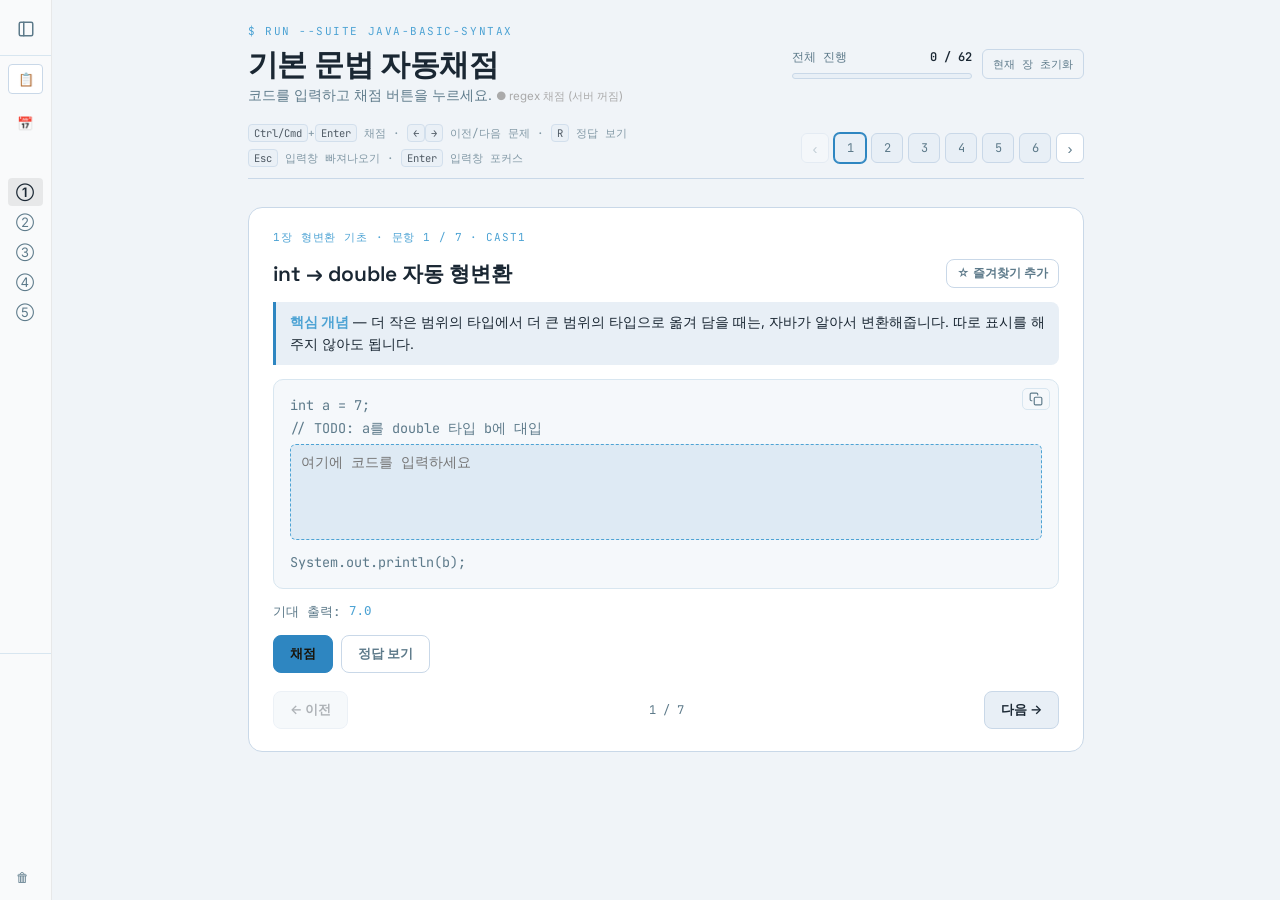
==== commit 63bc852f: "feat: 사이드바에 학습 잔디 그래프 추가 - 정답 맞춘 문제 수를 날짜별로 localStorage에 기록 - 10주 분량의 잔디 그리드 렌더링 (월~일, 월 레이블 포함) - " ====
--- a/index.html
+++ b/index.html
@@ -56,6 +56,19 @@
         </div>
         <div id="level-nav"></div>
         <div id="sidebar-footer">
+          <div id="grass-wrap">
+            <div class="grass-label">학습 잔디</div>
+            <div class="grass-chart">
+              <div class="grass-y-axis">
+                <span></span><span>월</span><span></span><span>수</span><span></span><span>금</span><span></span>
+              </div>
+              <div class="grass-col-wrap">
+                <div id="grass-x-axis"></div>
+                <div id="grass-grid"></div>
+              </div>
+            </div>
+            <div id="grass-tooltip"></div>
+          </div>
           <button class="ch-reset-btn" data-action="reset-all"><span class="ch-icon">🗑</span><span class="ch-text">전체 초기화</span></button>
         </div>
       </nav>
--- a/style.css
+++ b/style.css
@@ -122,11 +122,11 @@
 
 /* overview 전용 섹션 */
 #sidebar-overview {
-  padding: 8px 8px 0px;
+  padding: 8px 8px 6px;
   flex-shrink: 0;
 }
 #sidebar-daily {
-  padding: 6px 8px 6px;
+  padding: 6px 8px 8px;
   flex-shrink: 0;
 }
 .daily-badge {
@@ -316,6 +316,8 @@
   background: rgba(46, 134, 193, 0.08);
   color: var(--accent);
   font-weight: 600;
+  outline: 1px solid var(--accent);
+  outline-offset: -1px;
 }
 /* 전체 개요 버튼 liquid fill wave */
 .ch-btn[data-ch="0"] {
@@ -338,6 +340,17 @@
   letter-spacing: 0;
   color: var(--accent);
 }
+/* 사이드바 접힌 상태: 파도/shimmer 제거, 흰 배경 */
+#sidebar:not(:hover):not(.pinned) .ch-btn[data-ch="0"] {
+  background: #fff;
+}
+#sidebar:not(:hover):not(.pinned) .ch-btn[data-ch="0"] .ov-wave-svg {
+  display: none;
+}
+#sidebar:not(:hover):not(.pinned) .ch-btn[data-ch="0"]::before {
+  display: none;
+}
+
 /* SVG가 fill+wave를 담당 — shimmer만 ::before로 오버레이 */
 .ch-btn[data-ch="0"] .ov-wave-svg {
   position: absolute;
@@ -1476,3 +1489,112 @@
   opacity: 1;
   transform: translateX(-50%) scaleX(1) scaleY(1);
 }
+
+/* ============ 잔디 ============ */
+#grass-wrap {
+  padding: 10px 12px 8px;
+  border-bottom: 1px solid var(--border-soft);
+  margin-bottom: 6px;
+  opacity: 0;
+  pointer-events: none;
+  transition: opacity 0.15s ease;
+  position: relative;
+}
+#sidebar:hover #grass-wrap,
+#sidebar.pinned #grass-wrap {
+  opacity: 1;
+  pointer-events: auto;
+}
+.grass-label {
+  font-size: 10px;
+  font-weight: 600;
+  letter-spacing: 0.08em;
+  color: var(--muted);
+  text-transform: uppercase;
+  margin-bottom: 7px;
+}
+.grass-chart {
+  display: flex;
+  align-items: flex-start;
+  gap: 4px;
+  justify-content: center;
+}
+.grass-y-axis {
+  display: flex;
+  flex-direction: column;
+  gap: 2px;
+  padding-top: 15px; /* x축 영역(13px) + gap(2px) */
+}
+.grass-y-axis span {
+  font-size: 9px;
+  color: var(--muted);
+  line-height: 12px;
+  height: 12px;
+  display: block;
+}
+.grass-col-wrap {
+  min-width: 0;
+}
+#grass-x-axis {
+  position: relative;
+  height: 13px;
+  margin-bottom: 2px;
+}
+.grass-x-lbl {
+  position: absolute;
+  font-size: 9px;
+  color: var(--muted);
+  white-space: nowrap;
+  line-height: 13px;
+}
+#grass-grid {
+  display: grid;
+  grid-template-rows: repeat(7, 12px);
+  grid-auto-columns: 12px;
+  grid-auto-flow: column;
+  row-gap: 2px;
+  column-gap: 2px;
+}
+.grass-cell {
+  width: 12px;
+  height: 12px;
+  border-radius: 2px;
+  background: #ffffff;
+  border: 1px solid #e0e7ef;
+  cursor: default;
+  box-sizing: border-box;
+}
+.grass-cell.lv-empty {
+  background: transparent;
+  border-color: transparent;
+  pointer-events: none;
+}
+.grass-cell.lv1 { background: #cce8f7; border-color: #cce8f7; }
+.grass-cell.lv2 { background: #7ec8e3; border-color: #7ec8e3; }
+.grass-cell.lv3 { background: #2e86c1; border-color: #2e86c1; }
+.grass-cell.lv4 { background: #1a5f8a; border-color: #1a5f8a; }
+.grass-cell.grass-today {
+  outline: 1.5px solid var(--accent);
+  outline-offset: 0px;
+}
+
+#grass-tooltip {
+  display: none;
+  position: absolute;
+  bottom: calc(100% - 4px);
+  left: 12px;
+  right: 12px;
+  background: var(--surface);
+  border: 1px solid var(--border);
+  border-radius: 6px;
+  padding: 4px 8px;
+  font-size: 10px;
+  color: var(--text);
+  white-space: nowrap;
+  pointer-events: none;
+  box-shadow: 0 2px 8px rgba(0,0,0,0.1);
+  z-index: 300;
+}
+#grass-tooltip.show {
+  display: block;
+}
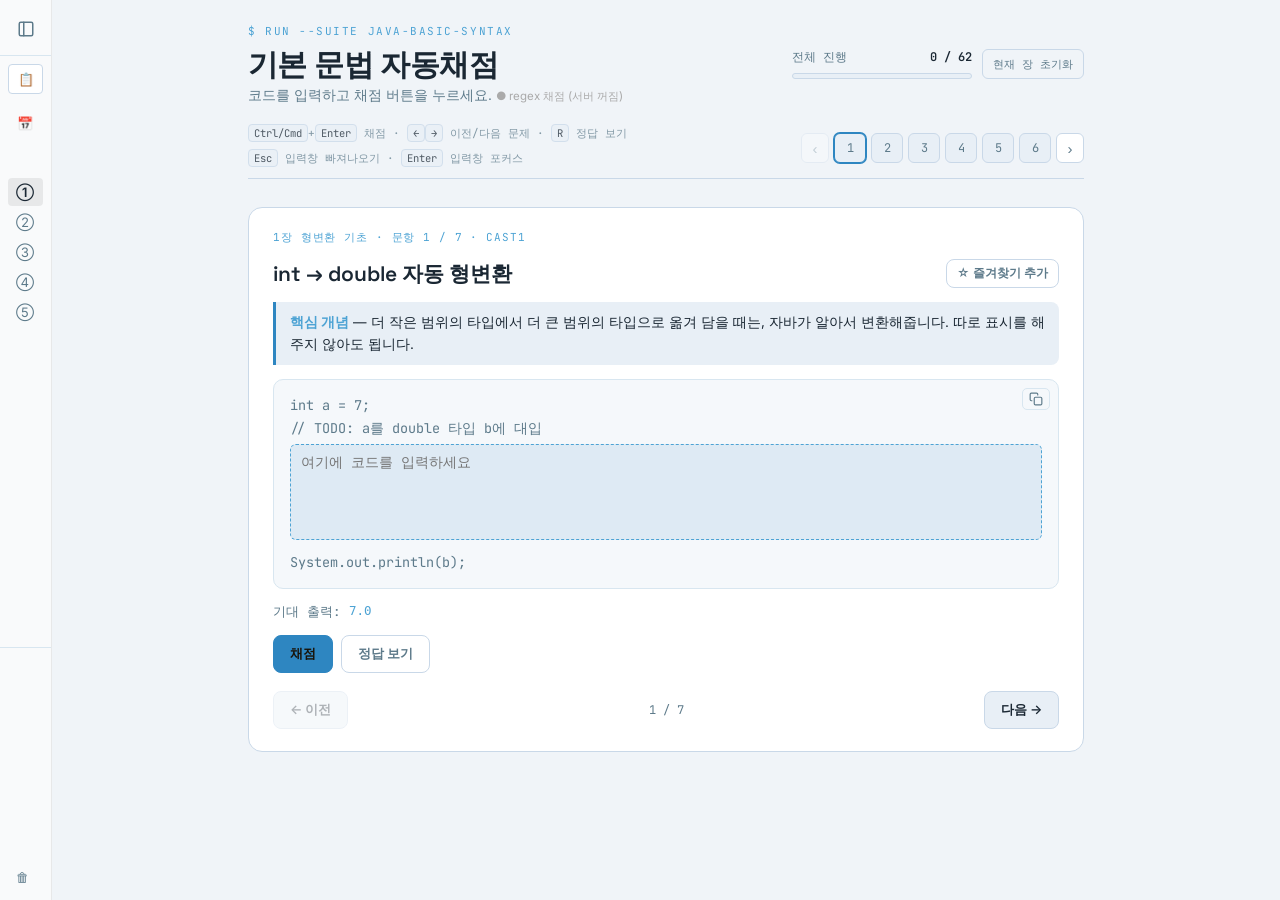
==== commit 93035879: "feat: 브라우저 탭 파비콘 추가 Co-Authored-By: Claude Sonnet 4.6 <noreply@anthropic.com>" ====
--- a/index.html
+++ b/index.html
@@ -4,6 +4,7 @@
     <meta charset="UTF-8" />
     <meta name="viewport" content="width=device-width, initial-scale=1.0" />
     <title>Java 문법 채점기</title>
+    <link rel="icon" type="image/png" href="icon/favicon.png" />
     <link rel="preconnect" href="https://fonts.googleapis.com" />
     <link rel="preconnect" href="https://fonts.gstatic.com" crossorigin />
     <link
--- a/style.css
+++ b/style.css
@@ -1492,9 +1492,9 @@
 
 /* ============ 잔디 ============ */
 #grass-wrap {
-  padding: 10px 12px 8px;
+  padding: 10px 12px;
   border-bottom: 1px solid var(--border-soft);
-  margin-bottom: 6px;
+  margin-bottom: 10px;
   opacity: 0;
   pointer-events: none;
   transition: opacity 0.15s ease;
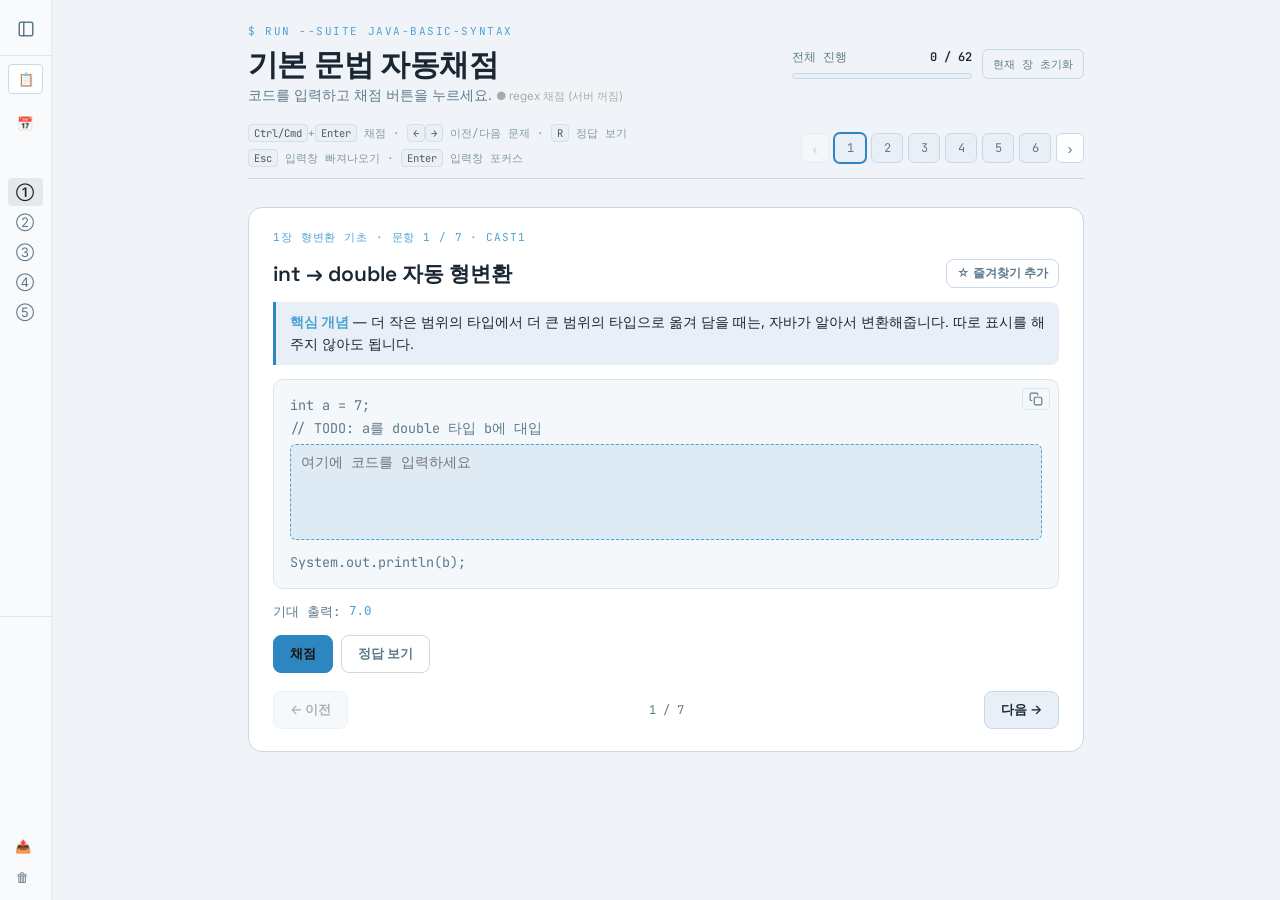
==== commit e2bdcaa1: "feat: 로컬 학습 데이터 내보내기/가져오기 기능 추가 사이드바 하단에 📤 내보내기, 📥 가져오기 버튼 추가. 진행 현황, 입력 코드, 즐겨찾기, 잔디 기록을 JSON으로 내보내" ====
--- a/index.html
+++ b/index.html
@@ -70,6 +70,13 @@
             </div>
             <div id="grass-tooltip"></div>
           </div>
+          <div class="data-transfer-btns">
+            <button class="ch-reset-btn" data-action="export-data"><span class="ch-icon">📤</span><span class="ch-text">데이터 내보내기</span></button>
+            <label class="ch-reset-btn" style="cursor:pointer;">
+              <span class="ch-icon">📥</span><span class="ch-text">데이터 가져오기</span>
+              <input type="file" id="import-file-input" accept=".json" style="display:none;" />
+            </label>
+          </div>
           <button class="ch-reset-btn" data-action="reset-all"><span class="ch-icon">🗑</span><span class="ch-text">전체 초기화</span></button>
         </div>
       </nav>
--- a/style.css
+++ b/style.css
@@ -249,6 +249,18 @@
   justify-content: center;
   gap: 6px;
 }
+.data-transfer-btns {
+  display: flex;
+  gap: 4px;
+  margin-bottom: 4px;
+}
+.data-transfer-btns .ch-reset-btn {
+  flex: 1;
+}
+.data-transfer-btns .ch-reset-btn:hover {
+  background: rgba(52, 120, 246, 0.08);
+  color: var(--accent);
+}
 .ch-reset-btn:hover {
   background: rgba(192, 57, 43, 0.07);
   color: var(--fail);
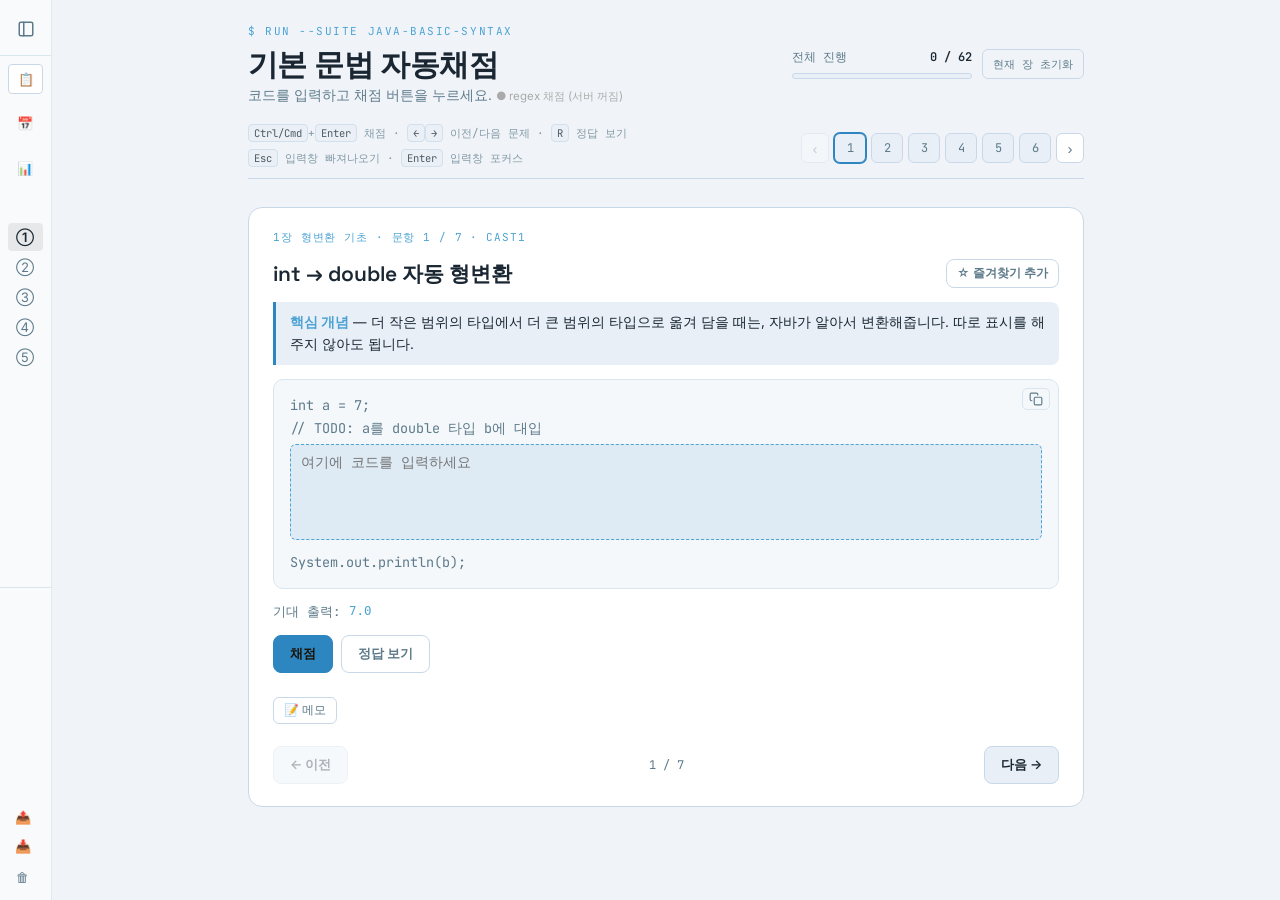
==== commit 7b4d2b01: "오답 통계 페이지 추가" ====
--- a/index.html
+++ b/index.html
@@ -47,6 +47,10 @@
           <button class="ch-btn" data-ch="-1"><span class="ch-icon">📅</span><span class="ch-text">데일리 문제<span class="daily-badge"></span></span></button>
         </div>
         <div class="sidebar-divider"></div>
+        <div id="sidebar-stats">
+          <button class="ch-btn" data-ch="-2"><span class="ch-icon">📊</span><span class="ch-text">오답 통계</span></button>
+        </div>
+        <div class="sidebar-divider"></div>
         <div id="sidebar-section-label">챕터</div>
         <div id="chapter-nav">
           <button class="ch-btn ch-active" data-ch="1"><span class="ch-icon">①</span><span class="ch-text">기본 문법</span></button>
@@ -72,10 +76,8 @@
           </div>
           <div class="data-transfer-btns">
             <button class="ch-reset-btn" data-action="export-data"><span class="ch-icon">📤</span><span class="ch-text">데이터 내보내기</span></button>
-            <label class="ch-reset-btn" style="cursor:pointer;">
-              <span class="ch-icon">📥</span><span class="ch-text">데이터 가져오기</span>
-              <input type="file" id="import-file-input" accept=".json" style="display:none;" />
-            </label>
+            <button class="ch-reset-btn" data-action="import-data"><span class="ch-icon">📥</span><span class="ch-text">데이터 가져오기</span></button>
+            <input type="file" id="import-file-input" accept=".json" style="display:none;" />
           </div>
           <button class="ch-reset-btn" data-action="reset-all"><span class="ch-icon">🗑</span><span class="ch-text">전체 초기화</span></button>
         </div>
--- a/style.css
+++ b/style.css
@@ -129,6 +129,10 @@
   padding: 6px 8px 8px;
   flex-shrink: 0;
 }
+#sidebar-stats {
+  padding: 6px 8px 8px;
+  flex-shrink: 0;
+}
 .daily-badge {
   font-family: var(--mono);
   font-size: 10px;
@@ -251,11 +255,9 @@
 }
 .data-transfer-btns {
   display: flex;
-  gap: 4px;
+  flex-direction: column;
+  gap: 2px;
   margin-bottom: 4px;
-}
-.data-transfer-btns .ch-reset-btn {
-  flex: 1;
 }
 .data-transfer-btns .ch-reset-btn:hover {
   background: rgba(52, 120, 246, 0.08);
@@ -1007,6 +1009,54 @@
   color: var(--muted);
   line-height: 1.6;
 }
+.memo-wrap {
+  margin: 10px 0 4px;
+}
+.memo-toggle {
+  background: none;
+  border: 1px solid var(--border);
+  border-radius: 6px;
+  padding: 4px 10px;
+  font-size: 12px;
+  color: var(--muted);
+  cursor: pointer;
+  display: inline-flex;
+  align-items: center;
+  gap: 5px;
+  transition: background 0.1s, color 0.1s;
+}
+.memo-toggle:hover {
+  background: var(--hover);
+  color: var(--fg);
+}
+.memo-dot {
+  width: 6px;
+  height: 6px;
+  border-radius: 50%;
+  background: var(--accent);
+  display: inline-block;
+}
+.memo-body {
+  margin-top: 6px;
+}
+.memo-input {
+  width: 100%;
+  box-sizing: border-box;
+  background: var(--surface);
+  border: 1px solid var(--border);
+  border-radius: 6px;
+  padding: 8px 10px;
+  font-family: var(--body);
+  font-size: 13px;
+  color: var(--fg);
+  resize: vertical;
+  outline: none;
+  transition: border-color 0.15s;
+  line-height: 1.6;
+}
+.memo-input:focus {
+  border-color: var(--accent);
+}
 .nav-row {
   display: flex;
   justify-content: space-between;
